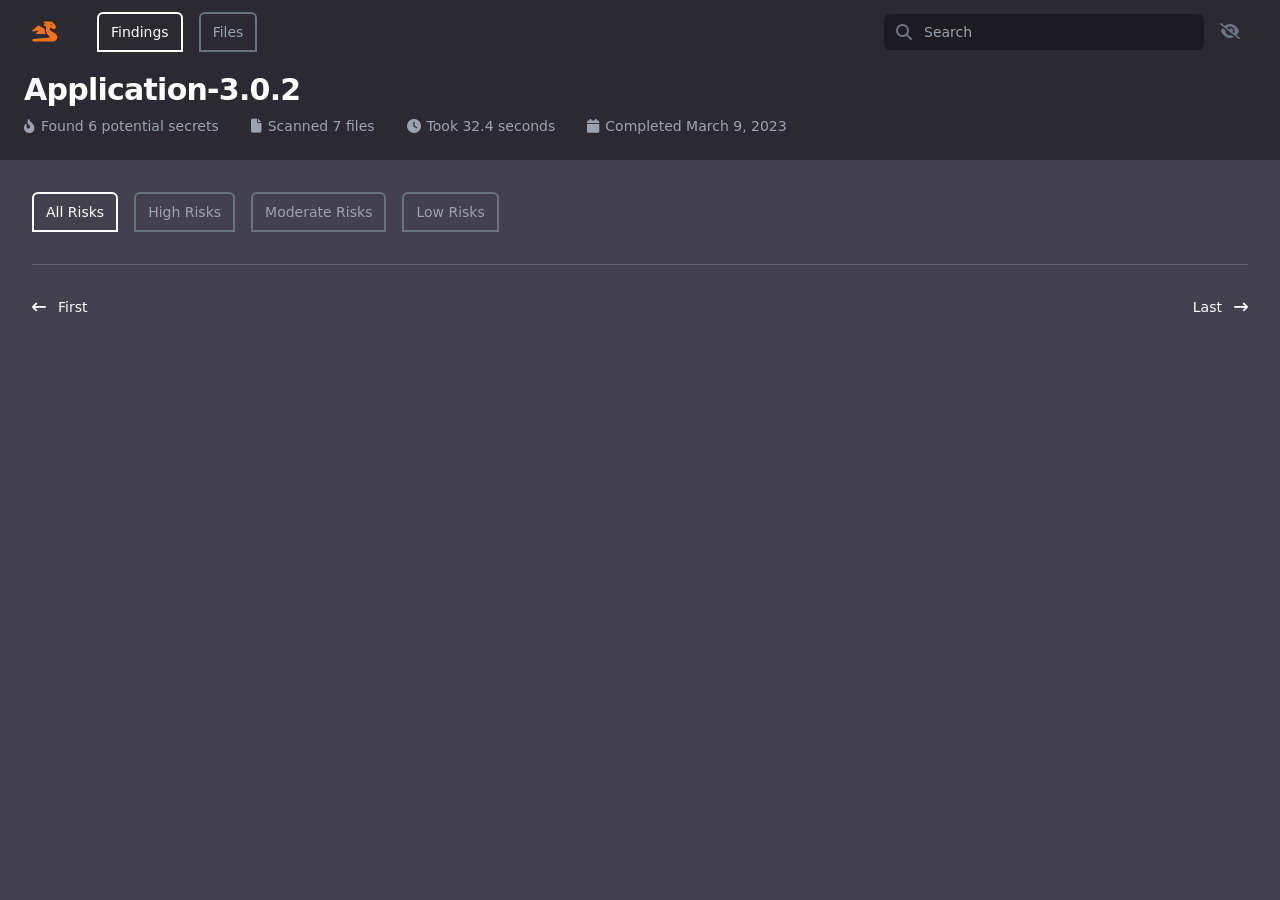
==== mystik/report/report.html @ 9a9f7957 "Fix some bugs - Stop utilizing `innerText` and instead use `textContent` - Fix the clipboard's conte" ====
<!DOCTYPE html>
<html lang="en">

<head>
    <meta charset="utf-8">
    <title>Findings</title>

    <script src="scripts/utilities.js"></script>
    <script src="scripts/censorship.js"></script>
    <script src="scripts/data.js"></script>
    <script src="scripts/viewers.js"></script>
    <script src="scripts/findings.js"></script>

    <script src="vendors/tailwind-3.3.3.js"></script>
    <link href="vendors/fontawesome-6.4.0/css/all.min.css" rel="stylesheet" type="text/css"/>

    <link href="stylesheets/custom.css" rel="stylesheet" type="text/css"/>

    <style type="text/tailwindcss">
        @tailwind components;

        @layer components {
            .risk-tab--active {
                @apply whitespace-nowrap py-2 px-3 text-sm font-medium text-white hover:text-orange-300 transition-all border-2 border-white rounded-t-md hover:border-orange-500;
            }

            .risk-tab--inactive {
                @apply whitespace-nowrap py-2 px-3 text-sm font-medium text-gray-400 hover:text-orange-300 transition-all border-2 border-gray-500 rounded-t-md hover:border-orange-500;
            }

            .risk-tab-counter--active {
                @apply ml-2 hidden rounded-full py-0.5 px-2.5 text-xs font-medium md:inline-block bg-white text-black;
            }

            .risk-tab-counter--inactive {
                @apply ml-2 hidden rounded-full py-0.5 px-2.5 text-xs font-medium md:inline-block bg-gray-500 text-white;
            }

            .page-tab--active {
                @apply rounded-t-md px-3 py-2 text-sm font-medium text-white border-2 border-white hover:border-orange-500 hover:text-orange-300 transition-all;
            }

            .page-tab--inactive {
                @apply rounded-t-md px-3 py-2 text-sm font-medium text-gray-400 border-2 border-gray-500 hover:border-orange-500 hover:text-orange-300 transition-all;
            }
        }
    </style>

    <!-- This script sets up our censorship functionality. -->
    <script>
        window.addEventListener('DOMContentLoaded', () => {
            const censorshipButton = document.querySelector('[data-id="censorship-button"]');
            const icon = censorshipButton.querySelector('i');

            // We ensure the correct icon appears at first.
            if (censorship.checkCensorship()) {
                if (icon.classList.contains('fa-eye-slash')) {
                    icon.classList.remove('fa-eye-slash');
                }

                icon.classList.add('fa-eye');
            }

            // We make sure that anytime the button is clicked, we switch the icon.
            censorshipButton.addEventListener('click', () => {
                icon.classList.toggle('fa-eye');
                icon.classList.toggle('fa-eye-slash');
            });

            // We finally setup our censorship.
            censorship.setupCensorship();
        });
    </script>

    <script>
        'use strict';

        window.addEventListener('DOMContentLoaded', () => {
            const searchBox = document.querySelector('[data-id="search-box"]');
            const filterTemplate = document.querySelector('[data-id="filter-template"]');
            const filters = document.querySelector('[data-id="filters"]');

            searchBox.addEventListener('keyup', (event) => {
                if (event.key !== 'Enter') {
                    return;
                }

                const filterElement = filterTemplate.content.firstElementChild.cloneNode(true);
                filterElement.querySelector('span').textContent = searchBox.value;
                searchBox.value = '';

                filterElement.addEventListener('click', (event) => {
                    event.preventDefault();
                    filterElement.remove();
                });

                filters.appendChild(filterElement);
            })
        });
    </script>

    <script>
        'use strict';

        window.addEventListener('DOMContentLoaded', () => {
            // manifest.filteredFindings = manifest.findings;
            findings.refreshFindings(manifest.findings, manifest.descriptions, manifest.sorting);

            document.querySelector('[data-id="name-header"]').textContent = manifest.metadata.name;

            document.querySelector('[data-id="finding-count-header"]').textContent = `Flagged ${manifest.sorting.length} potential findings`;
            document.querySelector('[data-id="flagged-file-count-header"]').textContent = `Flagged ${manifest.metadata.uniqueFiles} unique files`;

            const duration = manifest.metadata.completedAt - manifest.metadata.startedAt;
            document.querySelector('[data-id="duration-header"]').textContent = `Scanned over ${duration} seconds`;

            const dateTime = new Date(manifest.metadata.completedAt * 1000);

            const options = {
                weekday: 'long',
                year: 'numeric',
                month: 'short',
                day: 'numeric'
            };

            document.querySelector('[data-id="timestamp-header"]').textContent = `Completed on ${dateTime.toLocaleDateString('en-us', options)}`;
        });
    </script>

</head>

<body class="h-full bg-zate-600">

    <template data-id="finding-details-template">

        <div data-role="details-container" class="mx-4 mb-4 space-y-4 hidden transition-all duration-500 overflow-hidden">
            <hr class="border-zate-600"/>

            <div>
                <h2 class="font-semibold truncate mb-0 text-white w-full">
                    Description
                </h2>

                <div data-role="description-container" class="text-gray-400 mt-2 space-y-2">
                </div>
            </div>

            <div>
                <h2 class="font-semibold truncate mb-0 text-white">
                    Matches
                </h2>

                <div data-role="pattern-container" class="flex flex-wrap gap-2 text-sm text-gray-400 mt-2 monospace">
                </div>
            </div>

            <div>
                <h2 class="font-semibold truncate mb-0 text-white">
                    Indicators
                </h2>

                <div data-role="indicator-container" class="flex flex-wrap gap-2 text-sm font-bold text-gray-400 mt-2">
                </div>
            </div>


            <div>
                <h2 class="font-semibold truncate mb-0 text-white">
                    Context
                </h2>

                <div class="flex text-white mt-2 monospace">
                    <div data-role="address-viewer" class="grid">
                    </div>

                    <div data-role="hex-viewer" class="ml-4">
                    </div>

                    <div data-role="text-viewer" class="ml-8 whitespace-pre">
                    </div>
                </div>

                <!--
                    TODO: Eventually, it may not be a bad idea to rip this out
                    of the textarea element; then we can highlight exactly
                    which portion of text is the match.
                -->
                <div class="flex text-white mt-2 monospace">
                    <textarea data-role="render-viewer" readonly="true" class="min-h-[10rem] resize-none shadow-inner block w-full rounded-md bg-zate-800 p-1 text-white border-transparent text-gray-500 border-2 focus:outline-none"></textarea>
                </div>
            </div>
        </div>

    </template>

    <template data-id="finding-tag-template">

        <div class="bg-zate-800 px-3 py-1 rounded-md truncate space-x-2">
            <i class="fa-solid"></i>
            <span class="select-all"></span>
        </div>

    </template>

    <template data-id="filter-template">

        <button data-role="remove-filter-button" class="bg-zate-800 px-3 py-1 rounded-md truncate space-x-2 hover:text-orange-500 transition-all">
            <i class="fa-solid fa-xmark"></i>
            <span class="text-gray-400"></span>
        </button>

    </template>

    <template data-id="finding-template">

        <div class="bg-zate-700 p-1 rounded-md shadow-inner">
            <div class="flex items-center px-4 py-4 sm:px-0 h-full">
                <div class="flex min-w-0 flex-1 items-center">
                    <div data-role="finding-container" class="w-full px-3 space-y-4">

                        <!-- This is the row element which is shown by default. -->
                        <div class="min-w-0 relative flex-auto text-white">
                            <!-- This is the header used to store the finding's name. -->
                            <h2 data-content="name" class="font-semibold truncate sm:pr-20 mb-0"></h2>

                            <div class="flex flex-wrap text-sm leading-6 space-y-2">
                                <!-- This is the tag used to store the finding's rating. -->
                                <div data-content="rating" class="absolute top-0 right-0 sm:flex items-center space-x-1 bg-zate-800 text-gray-500 px-3 py-2 rounded-md">
                                </div>

                                <!-- This is the button which toggles the finding's details panel. -->
                                <button data-role="view-details-button" class="absolute px-6 py-1 bottom-0 right-0 items-center border-2 border-gray-500 rounded-md text-gray-500 hover:text-orange-500 hover:border-orange-500 transition-all">
                                    <i class="fa-solid fa-plus"></i>
                                </button>

                                <div class="grid-rows-2 space-y-2 w-full">
                                    <!-- This is the tag used to store the finding's file path. -->
                                    <div class="flex max-w-[50%] sm:max-w-[75%] w-fit">
                                        <span class="text-gray-400 truncate bg-zate-800 px-3 py-1 rounded-md space-x-2 w-full">
                                            <i class="fa-solid fa-file"></i>
                                            <span data-content="file-name" class="select-all monospace"></span>
                                        </span>
                                    </div>

                                    <!-- This is the tag used to store the finding's value. -->
                                    <div class="flex max-w-[50%] sm:max-w-[75%] w-fit">
                                        <div class="text-gray-400 bg-zate-800 px-3 py-1 rounded-md space-x-2 w-full inline-flex items-center">
                                            <i class="fa-solid fa-fire-flame-curved"></i>
                                            <div data-content="value" class="select-all text-orange-300 inline-flex monospace w-full truncate">
                                                <span data-content="value-censored" data-censored="true" class="transition-all truncate"></span>
                                                <span data-content="value-leftover" class="truncate"></span>
                                            </div>
                                        </div>
                                    </div>
                                </div>
                            </div>
                        </div>

                        <!-- Each finding's details will be appended down here once it's expanded. -->
                    </div>
                </div>
            </div>
        </div>

    </template>

    <template data-id="page-button-template">

        <button class="inline-flex items-center px-4 py-2 mt-4 text-sm font-bold rounded-b-md text-gray-400 hover:text-orange-300 transition-all border-2 border-gray-400 hover:border-orange-500">2</button>

    </template>


    <div class="min-h-full">
        <!-- Navbar -->
        <nav class="bg-zate-800">
            <div class="mx-auto max-w-7xl px-4 sm:px-6 lg:px-8">
                <div class="relative flex h-16 items-center justify-between">
                    <div class="flex items-center">
                        <div class="flex-shrink-0">
                            <i class="fa-solid fa-dragon text-xl text-orange-500"></i>
                        </div>

                        <!-- Links section -->
                        <div class="hidden lg:ml-10 lg:block">
                            <div class="flex space-x-4" data-id="page-tabs">
                                <button class="page-tab--active" data-page="page--secrets">Findings</button>
                                <button class="page-tab--inactive" data-page="page--graphs">Files</button>
                                <!-- <button class="page-tab--inactive" data-page="page--graphs">Graphs</button> -->
                            </div>
                        </div>
                    </div>

                    <div class="flex flex-1 justify-center px-2 lg:ml-6 lg:justify-end space-x-4 items-center">
                        <!-- Search section -->
                        <div class="w-full max-w-lg lg:max-w-xs">
                            <div class="relative text-gray-500 focus-within:text-white transition-all">
                                <div class="pointer-events-none absolute inset-y-0 left-0 flex items-center pl-3">
                                    <i class="fa-solid fa-magnifying-glass"></i>
                                </div>

                                <input data-id="search-box" id="search"
                                    class="shadow-inner transition-all block w-full rounded-md border-0 bg-zate-900 py-1.5 pl-10 pr-3 text-white ring-2 ring-transparent outline-none text-gray-500 focus:outline-none focus:ring-orange-500 sm:text-sm sm:leading-6"
                                    placeholder="Search" type="search" name="search">
                            </div>
                        </div>

                        <button class="flex-shrink-0 align-middle text-gray-500 hover:text-orange-500 transition-all" data-id="censorship-button" data-role="toggle-censorship">
                            <i class="fa-solid fa-eye-slash"></i>
                        </button>
                    </div>

                </div>
            </div>

        </nav>

        <!-- Page heading -->
        <header class="bg-zate-800 pt-2 pb-6">
            <div class="mx-auto max-w-7xl px-4 sm:px-6 md:flex md:items-center md:justify-between">
                <div class="min-w-0 flex-1">
                    <h1 data-id="name-header"
                        class="text-2xl font-bold leading-7 text-white sm:truncate sm:text-3xl sm:tracking-tight">
                        Application-3.0.2</h1>

                    <div class="flex flex-col sm:mt-0 sm:flex-row sm:flex-wrap sm:space-x-8 pt-2">
                        <div class="flex items-center text-sm text-gray-400">
                            <i class="fa-solid fa-fire-flame-curved mr-1.5 flex-shrink-0"></i>
                            <span data-id="finding-count-header">Found 6 potential secrets</span>
                        </div>
                        <div class="flex items-center text-sm text-gray-400">
                            <i class="fa-solid fa-file mr-1.5 flex-shrink-0"></i>
                            <span data-id="flagged-file-count-header">Scanned 7 files</span>
                        </div>
                        <div class="flex items-center text-sm text-gray-400">
                            <i class="fa-solid fa-clock mr-1.5 flex-shrink-0"></i>
                            <span data-id="duration-header">Took 32.4 seconds</span>
                        </div>
                        <div class="flex items-center text-sm text-gray-400">
                            <i class="fa-solid fa-calendar mr-1.5 flex-shrink-0"></i>
                            <span data-id="timestamp-header">Completed March 9, 2023</span>
                        </div>
                    </div>
                </div>
            </div>
        </header>

        <main>
            <div class="mx-auto max-w-7xl sm:px-6 lg:px-8" data-id="pages">
                <div data-id="page--secrets" class="pt-6 pb-12">
                    <div class="px-4 sm:px-0">

                        <!-- Tabs -->
                        <div class="hidden sm:block">
                            <div>
                                <nav class="my-2 flex space-x-4" aria-label="Tabs">
                                    <button data-id="risk-tab--all" class="risk-tab--active">
                                        All Risks
                                    </button>

                                    <button data-id="risk-tab--high" class="risk-tab--inactive">
                                        High Risks
                                    </button>

                                    <button data-id="risk-tab--moderate" class="risk-tab--inactive">
                                        Moderate Risks
                                    </button>

                                    <button data-id="risk-tab--low" class="risk-tab--inactive">
                                        Low Risks
                                    </button>
                                </nav>
                            </div>
                        </div>
                    </div>

                    <!-- This is the container for our filters. -->
                    <div data-id="filter-container" class="mt-4 mb-2">

                        <div data-id="filters" class="flex flex-wrap gap-2 text-sm font-bold text-gray-400">
                        </div>

                        <hr class="border-zate-500 my-4"/>
                    </div>


                    <!-- This is the container for our findings. -->
                    <div data-id="finding-container" class="mt-0 space-y-2">
                    </div>

                    <!-- Pagination -->
                    <nav class="flex items-center justify-between px-4 sm:px-0" aria-label="Pagination">
                        <div class="flex">
                            <button data-id="page-button--first"
                                class="inline-flex items-center mt-4 pr-1 text-sm font-medium text-white hover:text-orange-300 transition-all">
                                <i class="fa-solid fa-arrow-left-long mr-3"></i> First
                            </button>
                        </div>

                        <div data-id="page-button-container" class="flex space-x-4">
                        </div>

                        <div class="flex justify-end">
                            <button data-id="page-button--last"
                                class="inline-flex items-center mt-4 pl-1 text-sm font-medium text-white hover:text-orange-300 transition-all">
                                Last <i class="fa-solid fa-arrow-right-long ml-3"></i>
                            </button>
                        </div>
                    </nav>
                </div>

                <div data-id="graph-page" class="hidden">
                    <div class="divide-y divide-dashed pb-16">
                        <!-- TODO: At some point... -->
                    </div>
                </div>
            </div>
        </main>
    </div>

</body>

</html>
---- mystik/report/stylesheets/custom.css ----
.monospace {
    font-family: monospace;
}

.bg-zate-600 {
    background-color: #42414D;
}

.bg-zate-700 {
    background-color: #35343f;
}

.bg-zate-800 {
    background-color: #2B2A33;
}

.border-zate-500 {
    border-color: #646371;
}

.border-zate-600 {
    border-color: #42414D;
}

.bg-zate-900 {
    background-color: #1C1B22;
}

.hide-selection *::selection {
    background-color: transparent;
}

::selection {
    background-color: #3B82F6;
    color: #FFFFFF;
}
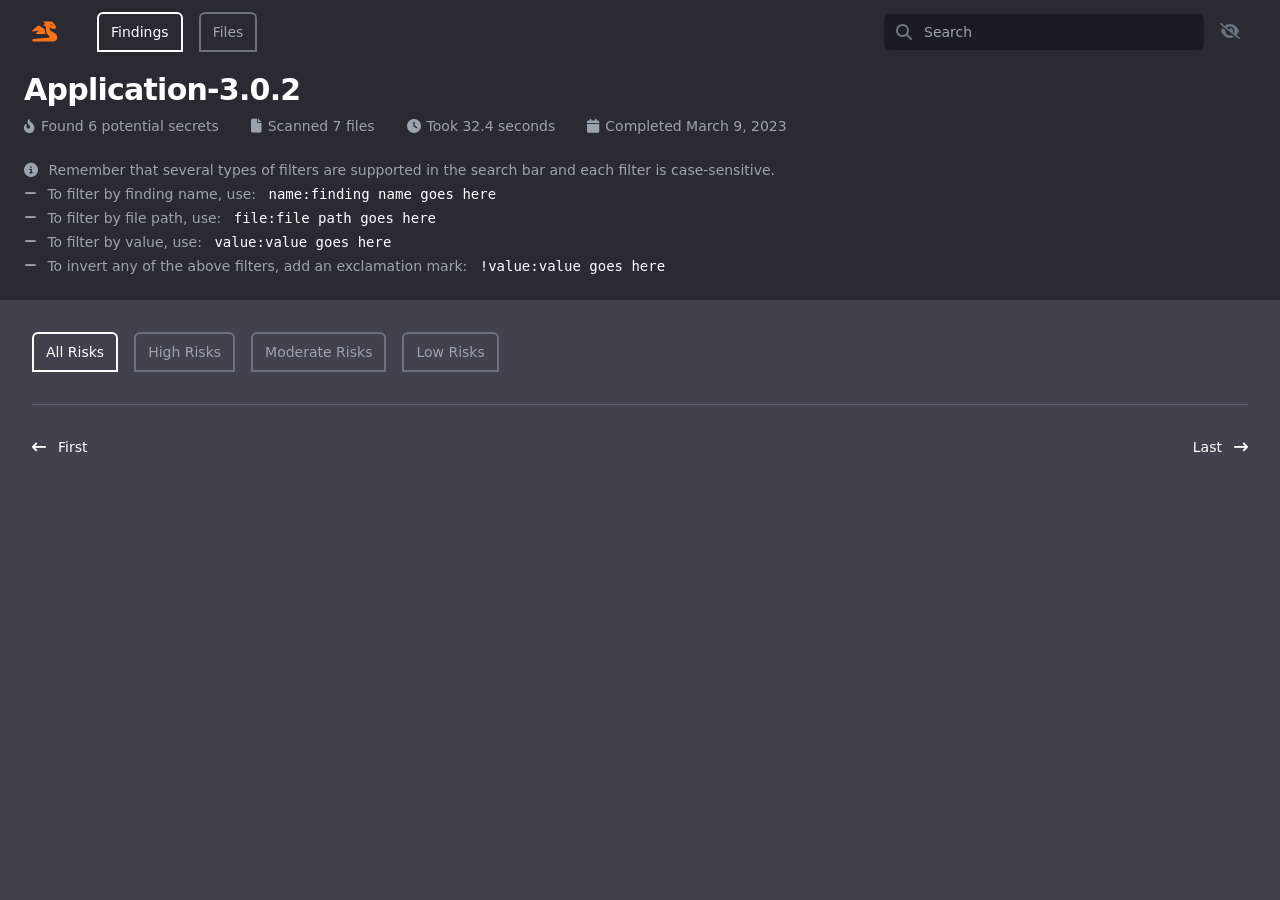
==== commit 6c0fc1b6: "Add filter guide to report - Add filter guide to the report's HTML" ====
--- a/mystik/report/report.html
+++ b/mystik/report/report.html
@@ -79,23 +79,111 @@
             const searchBox = document.querySelector('[data-id="search-box"]');
             const filterTemplate = document.querySelector('[data-id="filter-template"]');
             const filters = document.querySelector('[data-id="filters"]');
+            const filterTerms = [];
+
+            async function refreshFindingsWithFilters() {
+                // TODO: Migrate this to asynchronous code.
+                let newFindings = {};
+                let newSorting = [];
+
+                for (let index = 0; index < Object.keys(manifest.findings).length; index++) {
+                    const uuid = manifest.sorting[index];
+                    const finding = manifest.findings[uuid];
+                    let meetsTerms = true;
+
+                    for (const term of filterTerms) {
+                        const invertTerm = term.startsWith('!');
+                        let [attribute, target] = term.split(':');
+
+                        if (invertTerm) {
+                            attribute = attribute.substring(1);
+                        }
+
+                        attribute = attribute.toLowerCase();
+
+                        const valueByteArray = utilities.base64ToByteArray(finding.capture);
+                        const value = utilities.byteArrayToString(valueByteArray);
+
+                        const nameMatches = (finding.name.includes(target) === invertTerm);
+                        const valueMatches = (value.includes(target) === invertTerm);
+                        const fileMatches = (finding.fileName.includes(target) === invertTerm);
+
+                        switch (attribute) {
+                            case 'name':
+                                if (nameMatches) {
+                                    meetsTerms = false;
+                                }
+
+                                break;
+                            case 'value':
+                                if (valueMatches) {
+                                    meetsTerms = false;
+                                }
+
+                                break;
+                            case 'file':
+                                if (fileMatches) {
+                                    meetsTerms = false;
+                                }
+
+                                break;
+                        }
+
+                        if (!meetsTerms) {
+                            break;
+                        }
+                    }
+
+                    if (meetsTerms) {
+                        newFindings[uuid] = finding;
+                        newSorting.push(uuid);
+                    }
+                }
+
+                findings.refreshFindings(newFindings, manifest.descriptions, newSorting);
+            }
+
+            function addFilter(term) {
+                const filterElement = filterTemplate.content.firstElementChild.cloneNode(true);
+                filterElement.querySelector('span').textContent = term;
+                filterTerms.push(term);
+
+                filterElement.addEventListener('click', (event) => {
+                    event.preventDefault();
+                    filterElement.remove();
+                    filterTerms.splice(filterTerms.indexOf(term), 1);
+                    refreshFindingsWithFilters();
+                });
+
+                filters.appendChild(filterElement);
+            }
 
             searchBox.addEventListener('keyup', (event) => {
                 if (event.key !== 'Enter') {
                     return;
                 }
-
-                const filterElement = filterTemplate.content.firstElementChild.cloneNode(true);
-                filterElement.querySelector('span').textContent = searchBox.value;
+                addFilter(searchBox.value);
                 searchBox.value = '';
-
-                filterElement.addEventListener('click', (event) => {
-                    event.preventDefault();
-                    filterElement.remove();
-                });
-
-                filters.appendChild(filterElement);
-            })
+                refreshFindingsWithFilters();
+            });
+
+            const pageButtonFirst = document.querySelector('[data-id="page-button--first"]');
+
+            pageButtonFirst.addEventListener('click', (event) => {
+                event.preventDefault();
+
+                utilities.setParameter('pageIndex', pageButtonFirst.getAttribute('data-page'));
+                refreshFindingsWithFilters();
+            });
+
+            const pageButtonLast = document.querySelector('[data-id="page-button--last"]');
+
+            pageButtonLast.addEventListener('click', (event) => {
+                event.preventDefault();
+
+                utilities.setParameter('pageIndex', pageButtonLast.getAttribute('data-page'));
+                refreshFindingsWithFilters();
+            });
         });
     </script>
 
@@ -109,7 +197,7 @@
             document.querySelector('[data-id="name-header"]').textContent = manifest.metadata.name;
 
             document.querySelector('[data-id="finding-count-header"]').textContent = `Flagged ${manifest.sorting.length} potential findings`;
-            document.querySelector('[data-id="flagged-file-count-header"]').textContent = `Flagged ${manifest.metadata.uniqueFiles} unique files`;
+            document.querySelector('[data-id="flagged-file-count-header"]').textContent = `Scanned ${manifest.metadata.totalFilesScanned} files`;
 
             const duration = manifest.metadata.completedAt - manifest.metadata.startedAt;
             document.querySelector('[data-id="duration-header"]').textContent = `Scanned over ${duration} seconds`;
@@ -156,7 +244,7 @@
 
             <div>
                 <h2 class="font-semibold truncate mb-0 text-white">
-                    Indicators
+                    Indicators <span data-content="rating-text"></span>
                 </h2>
 
                 <div data-role="indicator-container" class="flex flex-wrap gap-2 text-sm font-bold text-gray-400 mt-2">
@@ -341,6 +429,29 @@
                             <span data-id="timestamp-header">Completed March 9, 2023</span>
                         </div>
                     </div>
+
+                    <div class="text-gray-400 pt-6 text-sm space-y-1">
+                        <div>
+                            <i class="fa-solid fa-circle-info mr-1.5 flex-shrink-0"></i>
+                            Remember that several types of filters are supported in the search bar and each filter is case-sensitive.
+                        </div>
+                        <div>
+                            <i class="fa-solid fa-minus mr-1.5 flex-shrink-0"></i>
+                            To filter by finding name, use: <span class="monospace px-2 text-white select-all">name:finding name goes here</span>
+                        </div>
+                        <div>
+                            <i class="fa-solid fa-minus mr-1.5 flex-shrink-0"></i>
+                            To filter by file path, use: <span class="monospace px-2 text-white select-all">file:file path goes here</span>
+                        </div>
+                        <div>
+                            <i class="fa-solid fa-minus mr-1.5 flex-shrink-0"></i>
+                            To filter by value, use: <span class="monospace px-2 text-white select-all">value:value goes here</span>
+                        </div>
+                        <div>
+                            <i class="fa-solid fa-minus mr-1.5 flex-shrink-0"></i>
+                            To invert any of the above filters, add an exclamation mark: <span class="monospace px-2 text-white select-all">!value:value goes here</span>
+                        </div>
+                    </div>
                 </div>
             </div>
         </header>
